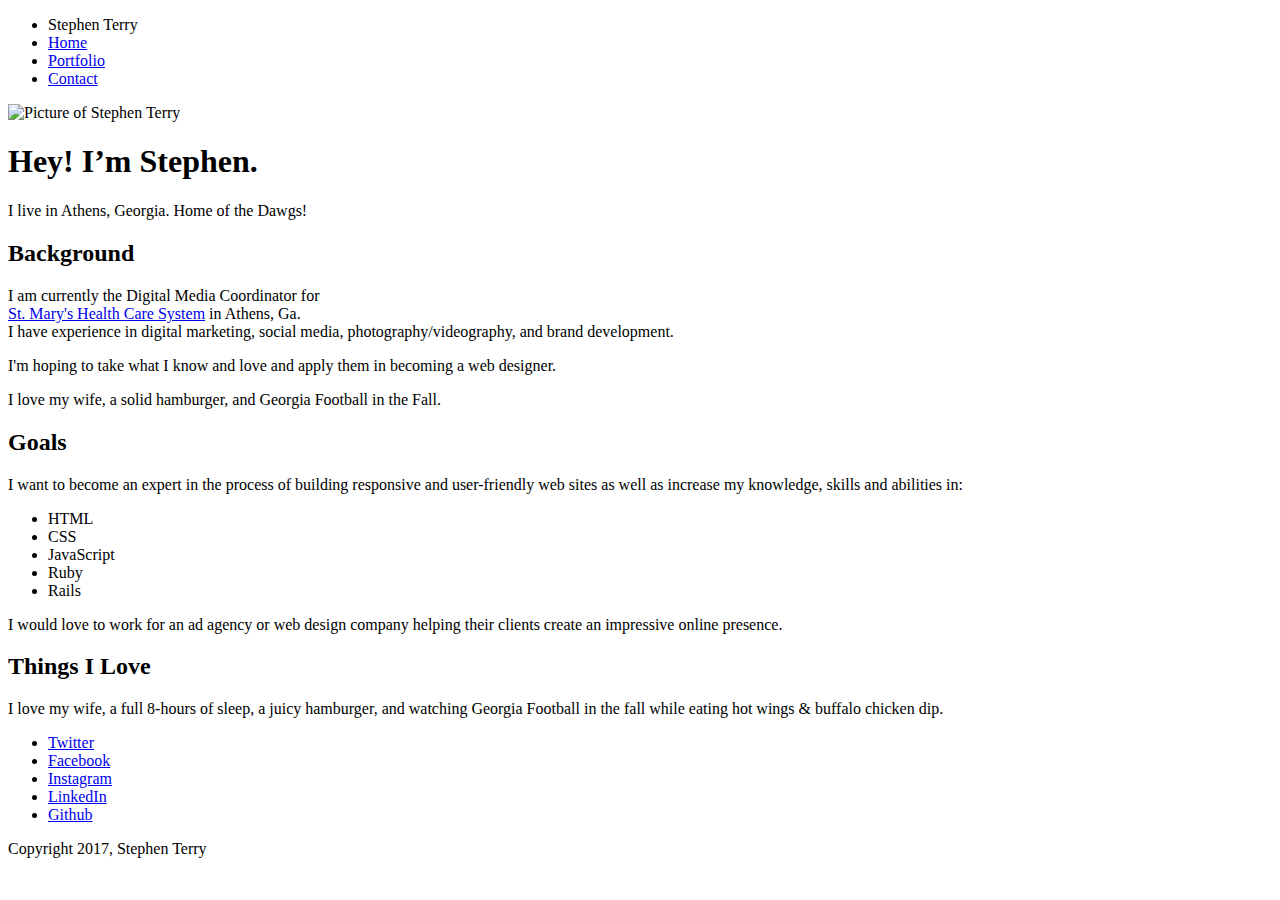
==== index.html @ b7848c47 "Update Content" ====
<!doctype html>
<html lang="en">
<head>
  <meta charset="utf-8">
  <title>Stephen Terry's Profile</title>
  <meta name="viewport" content="width=device-width, initial-scale=1.0">
  <link rel="stylesheet" href="styles.css">
  <link href="https://fonts.googleapis.com/css?family=Muli%7CRoboto:400,300,500,700,900" rel="stylesheet"></head>
  <body>

    <div class="main-nav">
        <ul class="nav">
          <li class="name">Stephen Terry</li>
          <li><a href="index.html">Home</a></li>
          <li><a href="Portfolio.html">Portfolio</a></li>
          <li><a href="#">Contact</a></li>
        </ul>
    </div>

    <header>
      <img src="images/me.jpg" alt="Picture of Stephen Terry" class="profile-image">
      <h1 class="tag name">Hey! I’m Stephen.</h1>
      <p class="tag location">I live in Athens, Georgia. Home of the Dawgs!</p>
    </header>

    <main class="flex">
      <div class="card">
        <h2>Background</h2>
        <p>I am currently the Digital Media Coordinator for <br><a href="http://www.stmarysathens.org" target="_blank"> St. Mary's Health Care System</a> in Athens, Ga. <br>I have experience in digital marketing, social media, photography/videography, and brand development.</p>
        <p>I'm hoping to take what I know and love and apply them in becoming a web designer. </p>
        <p>I love my wife, a solid hamburger, and Georgia Football in the Fall.</p>
      </div>

      <div class="card">
        <h2>Goals</h2>
        <p>I want to become an expert in the process of building responsive and user-friendly web sites as well as increase my knowledge, skills and abilities in:</p>
        <ul class="skills">
          <li>HTML</li>
          <li>CSS</li>
          <li>JavaScript</li>
          <li>Ruby</li>
          <li>Rails</li>
        </ul>
        <p>I would love to work for an ad agency or web design company helping their clients create an impressive online presence.</p>
      </div>

      <div class="card-love" 100%>
        <h2>Things I Love</h2>
        <p>I love my wife, a full 8-hours of sleep, a juicy hamburger, and watching Georgia Football in the fall while eating hot wings &amp; buffalo chicken dip.</p>
      </div>

    </main>
    <footer>
      <ul>
        <li><a href="https://twitter.com/sterry99" target="_blank" class="social twitter">Twitter</a></li>
        <li><a href="https://www.facebook.com/sterry99" target="_blank" class="social facebook">Facebook</a></li>
        <li><a href="https://www.instagram.com/sterry99/" target="_blank" class="social instagram">Instagram</a></li>
        <li><a href="https://www.linkedin.com/in/sterry99/" target="_blank" class="social linkedin">LinkedIn</a></li>
        <li><a href="https://github.com/sterry99" target="_blank" class="social github">Github</a></li>
      </ul>
      <p class="copyright">Copyright 2017, Stephen Terry</p>
    </footer>
  </body>
  </html>
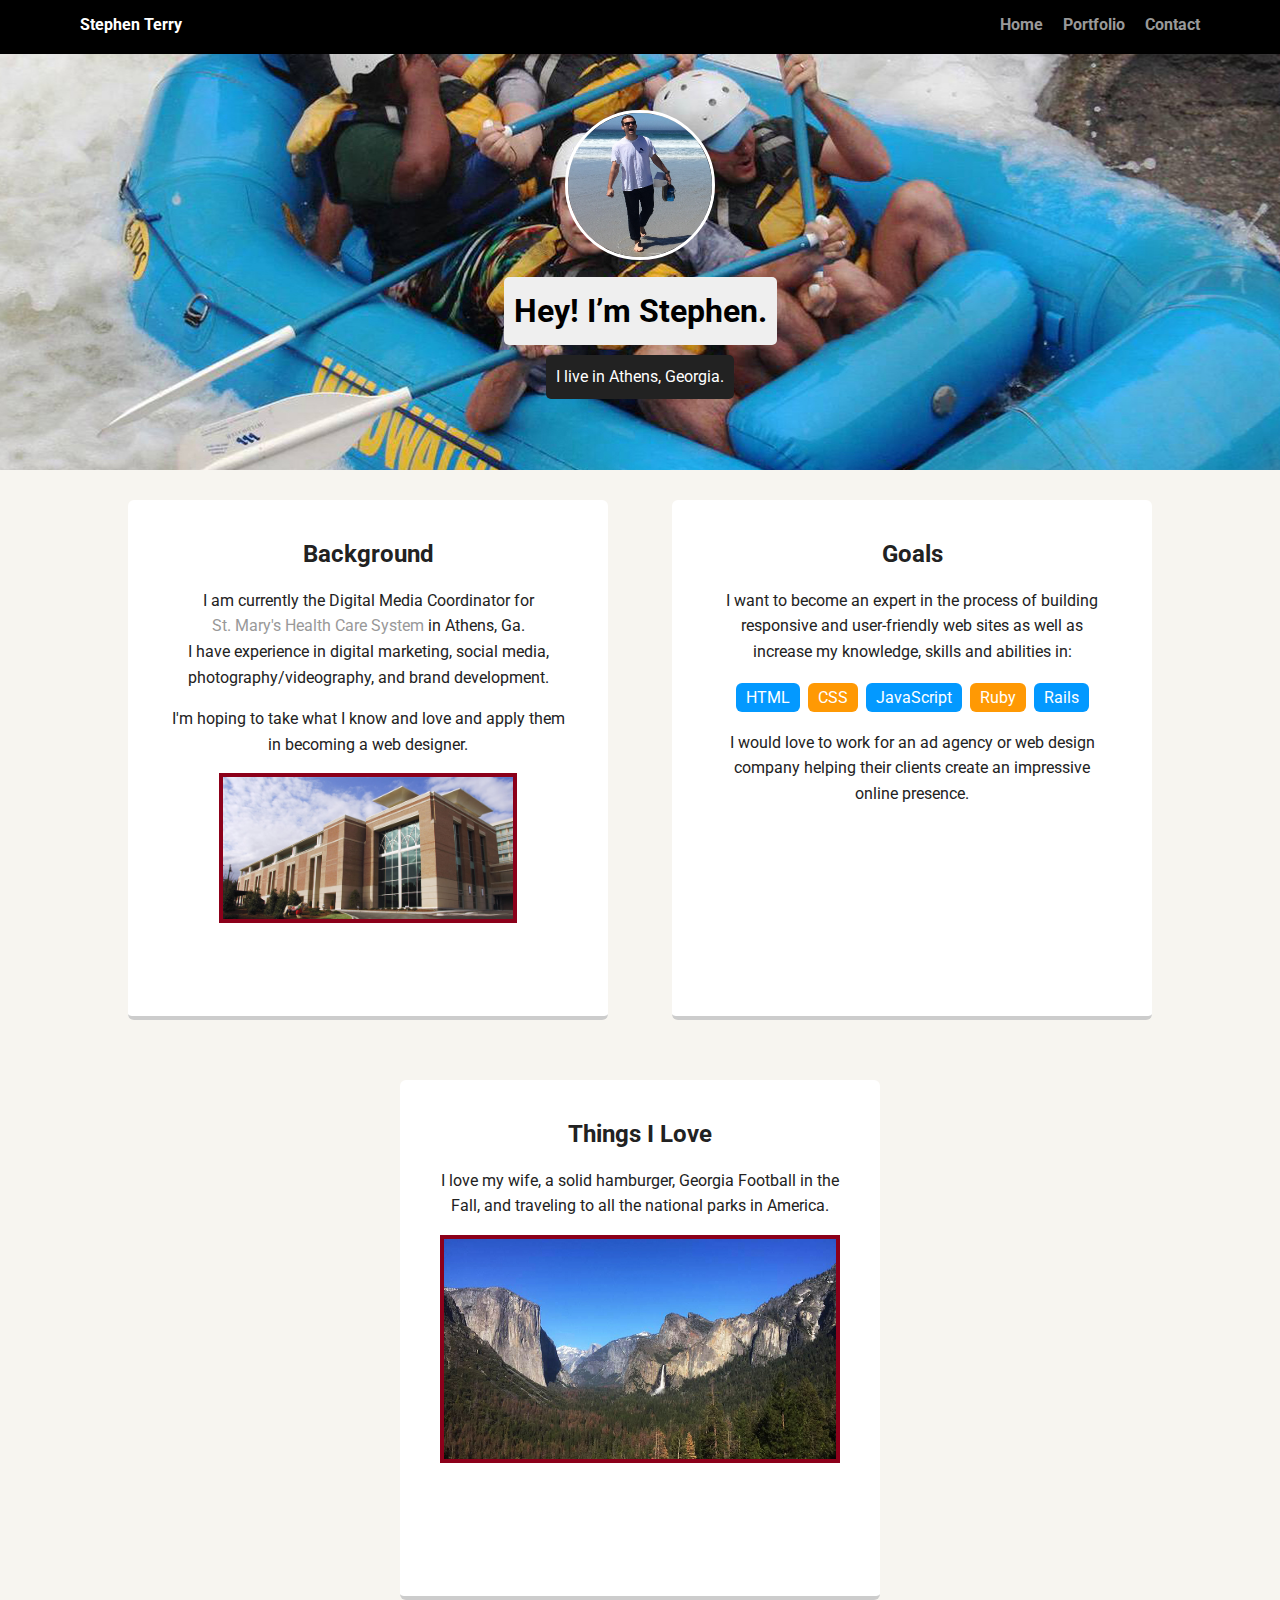
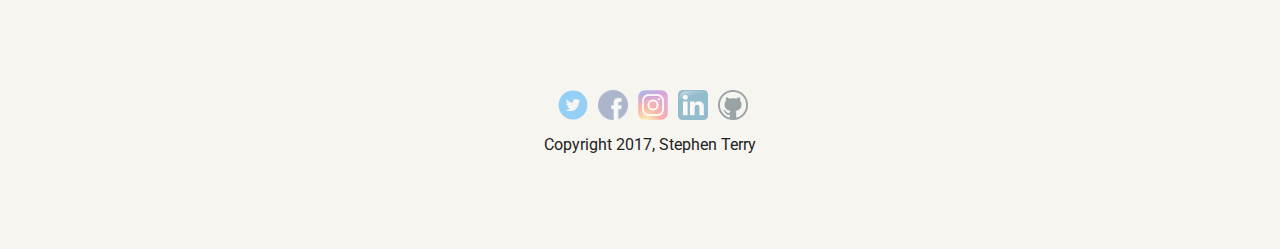
==== commit 1ef29651: "Updated content" ====
--- a/index.html
+++ b/index.html
@@ -20,7 +20,7 @@
     <header>
       <img src="images/me.jpg" alt="Picture of Stephen Terry" class="profile-image">
       <h1 class="tag name">Hey! I’m Stephen.</h1>
-      <p class="tag location">I live in Athens, Georgia. Home of the Dawgs!</p>
+      <p class="tag location">I live in Athens, Georgia.</p>
     </header>
 
     <main class="flex">
@@ -28,7 +28,7 @@
         <h2>Background</h2>
         <p>I am currently the Digital Media Coordinator for <br><a href="http://www.stmarysathens.org" target="_blank"> St. Mary's Health Care System</a> in Athens, Ga. <br>I have experience in digital marketing, social media, photography/videography, and brand development.</p>
         <p>I'm hoping to take what I know and love and apply them in becoming a web designer. </p>
-        <p>I love my wife, a solid hamburger, and Georgia Football in the Fall.</p>
+        <img class="home" src="images/st marys.jpg" alt="St. Mary's Hospital building">
       </div>
 
       <div class="card">
@@ -44,9 +44,10 @@
         <p>I would love to work for an ad agency or web design company helping their clients create an impressive online presence.</p>
       </div>
 
-      <div class="card-love" 100%>
+      <div class="card">
         <h2>Things I Love</h2>
-        <p>I love my wife, a full 8-hours of sleep, a juicy hamburger, and watching Georgia Football in the fall while eating hot wings &amp; buffalo chicken dip.</p>
+        <p>I love my wife, a solid hamburger, Georgia Football in the Fall, and traveling to all the national parks in America.</p>
+        <img class="home" src="images/yosemite.jpg" alt="Yosemite National Park in California" style="width:400px;height:228px;">
       </div>
 
     </main>
--- a/styles.css
+++ b/styles.css
@@ -0,0 +1,223 @@
+/* Global Layout Set-up */
+* {
+  box-sizing: border-box;
+}
+
+body {
+  margin: 0;
+  padding: 0;
+  text-align: center;
+  font-family: 'Roboto', sans-serif;
+  color: #222;
+  background: #f7f5f0;
+}
+/* Link Styles */
+
+a {
+  text-decoration: none;
+  color: #999;
+}
+a:hover {
+  color: #6633ff;
+}
+
+/* Section Styles */
+
+.main-nav {
+  width: 100%;
+  background: black;
+  min-height: 30px;
+  padding: 10px;
+  position: fixed;
+  text-align: center;
+}
+.nav {
+  display: flex;
+  justify-content: space-around;
+  font-weight: 700;
+  list-style-type: none;
+  margin: 0 auto;
+  padding: 0;
+}
+
+.nav .name {
+    display: block;
+    margin-right: auto;
+    color: white;
+}
+.nav li {
+  padding: 5px 10px 10px 10px;
+}
+.nav a {
+  transition: all .5s;
+}
+.nav a:hover {
+  color: white
+}
+
+header {
+  text-align: center;
+  background: url('images/rafting.jpg') no-repeat top center ;
+  background-size: 1701px 500px;
+  overflow: hidden;
+  padding-top: 60px;
+}
+header {
+  line-height: 1.5;
+}
+header .profile-image {
+  margin-top: 50px;
+  width: 150px;
+  height: 150px;
+  border-radius: 50%;
+  border: 3px solid white;
+  transition: all .5s;
+}
+header .profile-image:hover {
+  transform: scale(1.2) rotate(360deg);
+}
+.tag {
+  background-color: #efefef;
+  color: black;
+  padding: 10px;
+  border-radius: 5px;
+  display: table;
+  margin: 10px auto;
+}
+.location {
+  background-color: #222;
+  color: white;
+}
+.card {
+  margin: 30px;
+  padding: 30px 20px 30px;
+  max-width: 500px;
+  text-align: center;
+  background: #fff;
+  border-bottom: 4px solid #ccc;
+  border-radius: 6px;
+  transition: all .5s;
+}
+.card:hover {
+  border-color: #a2b4ec;
+}
+
+.home{
+  display:block;
+  margin:auto;
+  border:4px solid #8c001a;
+  height:150px;
+}
+
+ul.skills {
+  padding: 0;
+  text-align: center;
+}
+
+.skills li {
+  border-radius: 6px;
+  display: inline-block;
+  background: #ff9904;
+  color: white;
+  padding: 5px 10px;
+  margin: 2px;
+}
+
+.skills li:nth-child(odd) {
+  background: #0399ff;
+}
+
+footer {
+  width: 100%;
+  min-height: 30px;
+  padding: 20px 0 40px 20px;
+}
+
+footer .copyright {
+  top: -8px;
+  font-size: .75em;
+}
+
+footer ul {
+  list-style-type: none;
+  margin: 0;
+  padding: 0;
+}
+
+footer ul li {
+  display: inline-block;
+}
+
+a.social {
+  display: inline-block;
+  text-indent: -9999px;
+  margin-left: 5px;
+  width: 30px;
+  height: 30px;
+  background-size: 30px 30px;
+  opacity: .4;
+  transition: all .5s;
+}
+a.twitter {
+  background-image: url(images/twitter.svg);
+}
+a.facebook {
+  background-image: url(images/Facebook.png);
+}
+a.instagram {
+  background-image: url(images/Instagram.png);
+}
+a.linkedin {
+  background-image: url(images/linkedin.png);
+}
+a.github {
+  background-image: url(images/github.png);
+}
+a.social:hover {
+  opacity: 1;
+}
+.clearfix {
+  clear: both;
+}
+
+/* Styles for larger screens */
+@media screen and (min-width: 720px) {
+
+  .flex {
+      display: -ms-flexbox;      /* TWEENER - IE 10 */
+      display: inline-block;
+      max-width: 1200px;
+      -ms-flex-pack: distribute;
+      justify-content: space-around;
+      margin: 0 auto;
+  }
+
+  .card {
+     margin: 30px;
+     padding: 20px 40px 40px;
+     max-width: 40%;
+     min-height: 520px;
+     display:inline-block;
+     vertical-align: top;
+   }
+
+  header {
+    min-height: 470px;
+  }
+
+  .nav {
+    max-width: 1200px;
+    padding: 0 30px;
+  }
+
+  main p {
+    line-height: 1.6em;
+  }
+
+  footer {
+    font-size: 1.3em;
+    max-width: 1200px;
+    margin: 40px auto;
+  }
+
+}
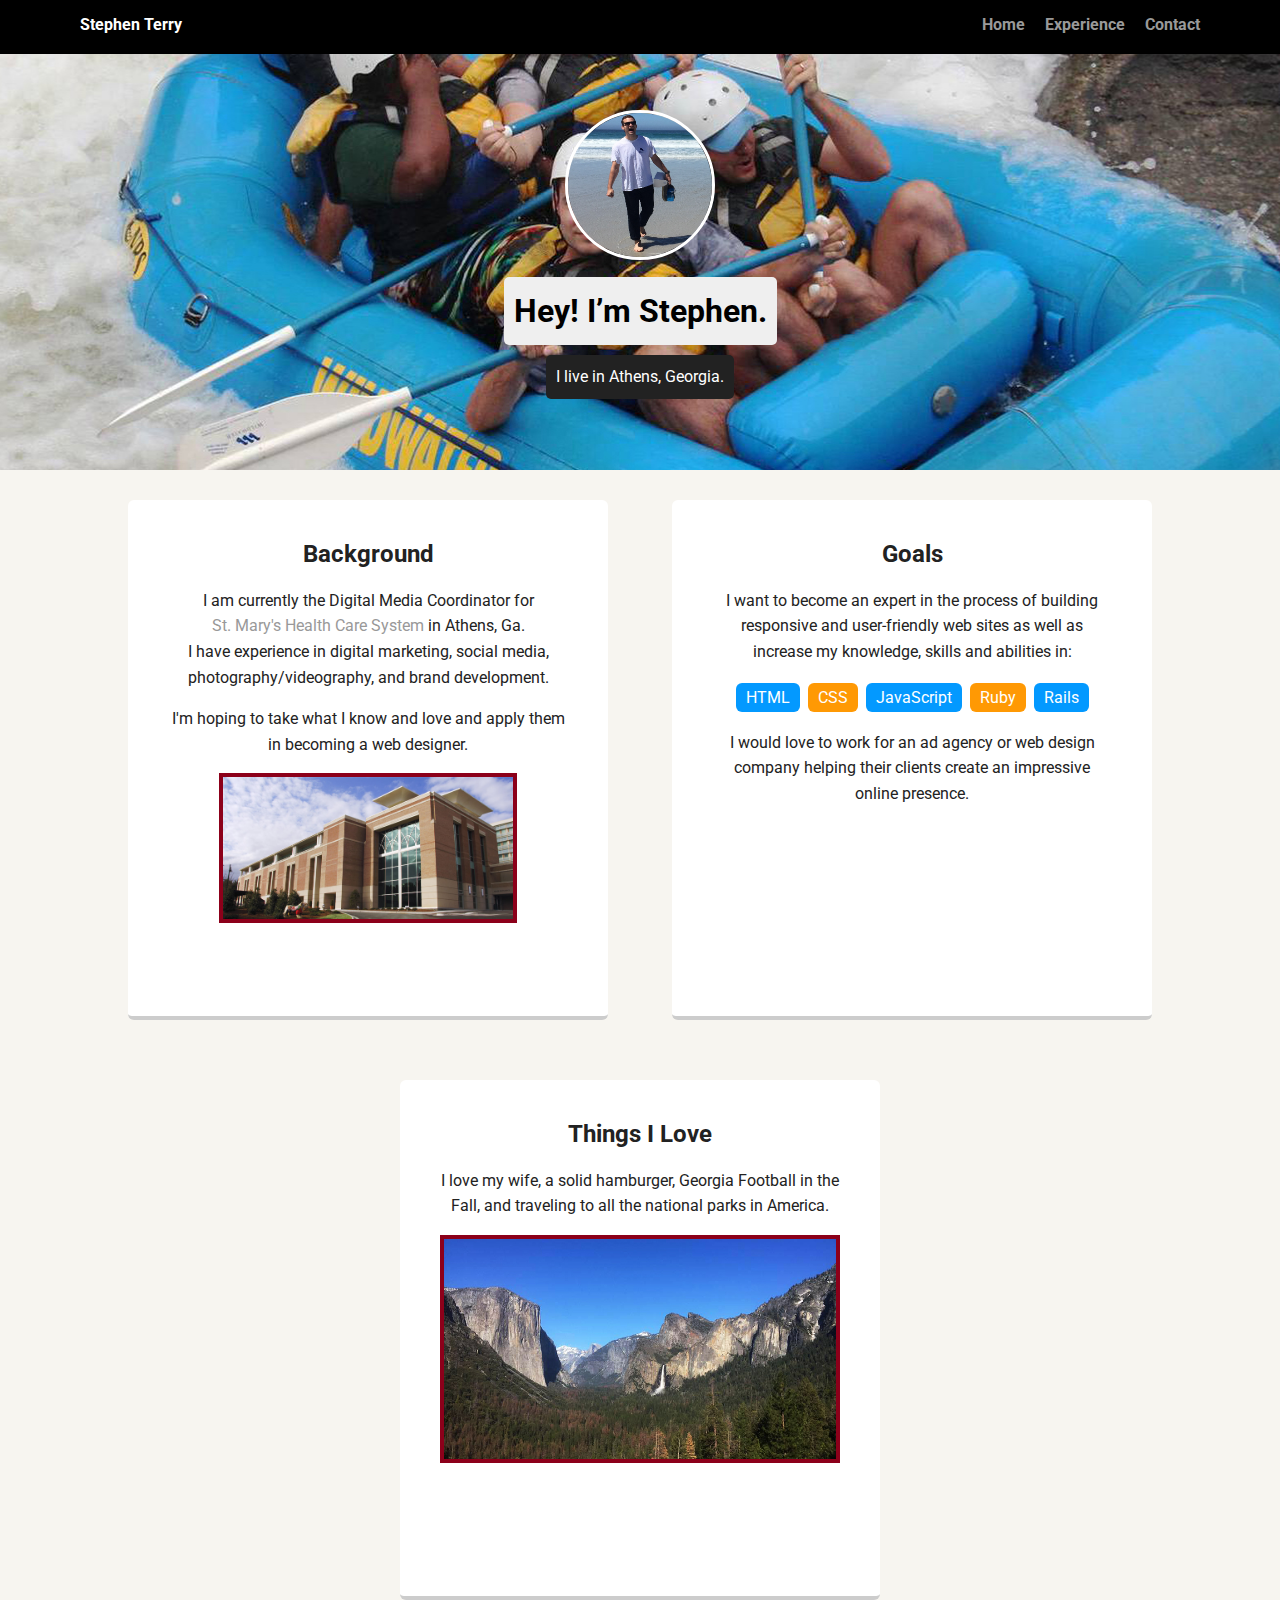
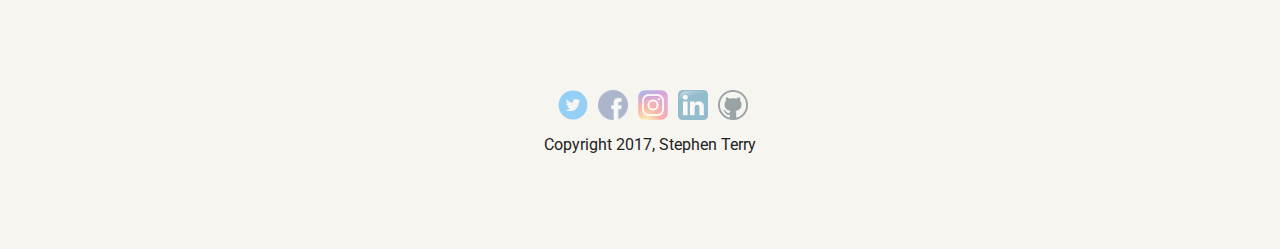
==== commit 58dab422: "Update of content" ====
--- a/index.html
+++ b/index.html
@@ -12,7 +12,7 @@
         <ul class="nav">
           <li class="name">Stephen Terry</li>
           <li><a href="index.html">Home</a></li>
-          <li><a href="Portfolio.html">Portfolio</a></li>
+          <li><a href="experience.html">Experience</a></li>
           <li><a href="#">Contact</a></li>
         </ul>
     </div>
--- a/styles.css
+++ b/styles.css
@@ -76,6 +76,7 @@
 header .profile-image:hover {
   transform: scale(1.2) rotate(360deg);
 }
+
 .tag {
   background-color: #efefef;
   color: black;
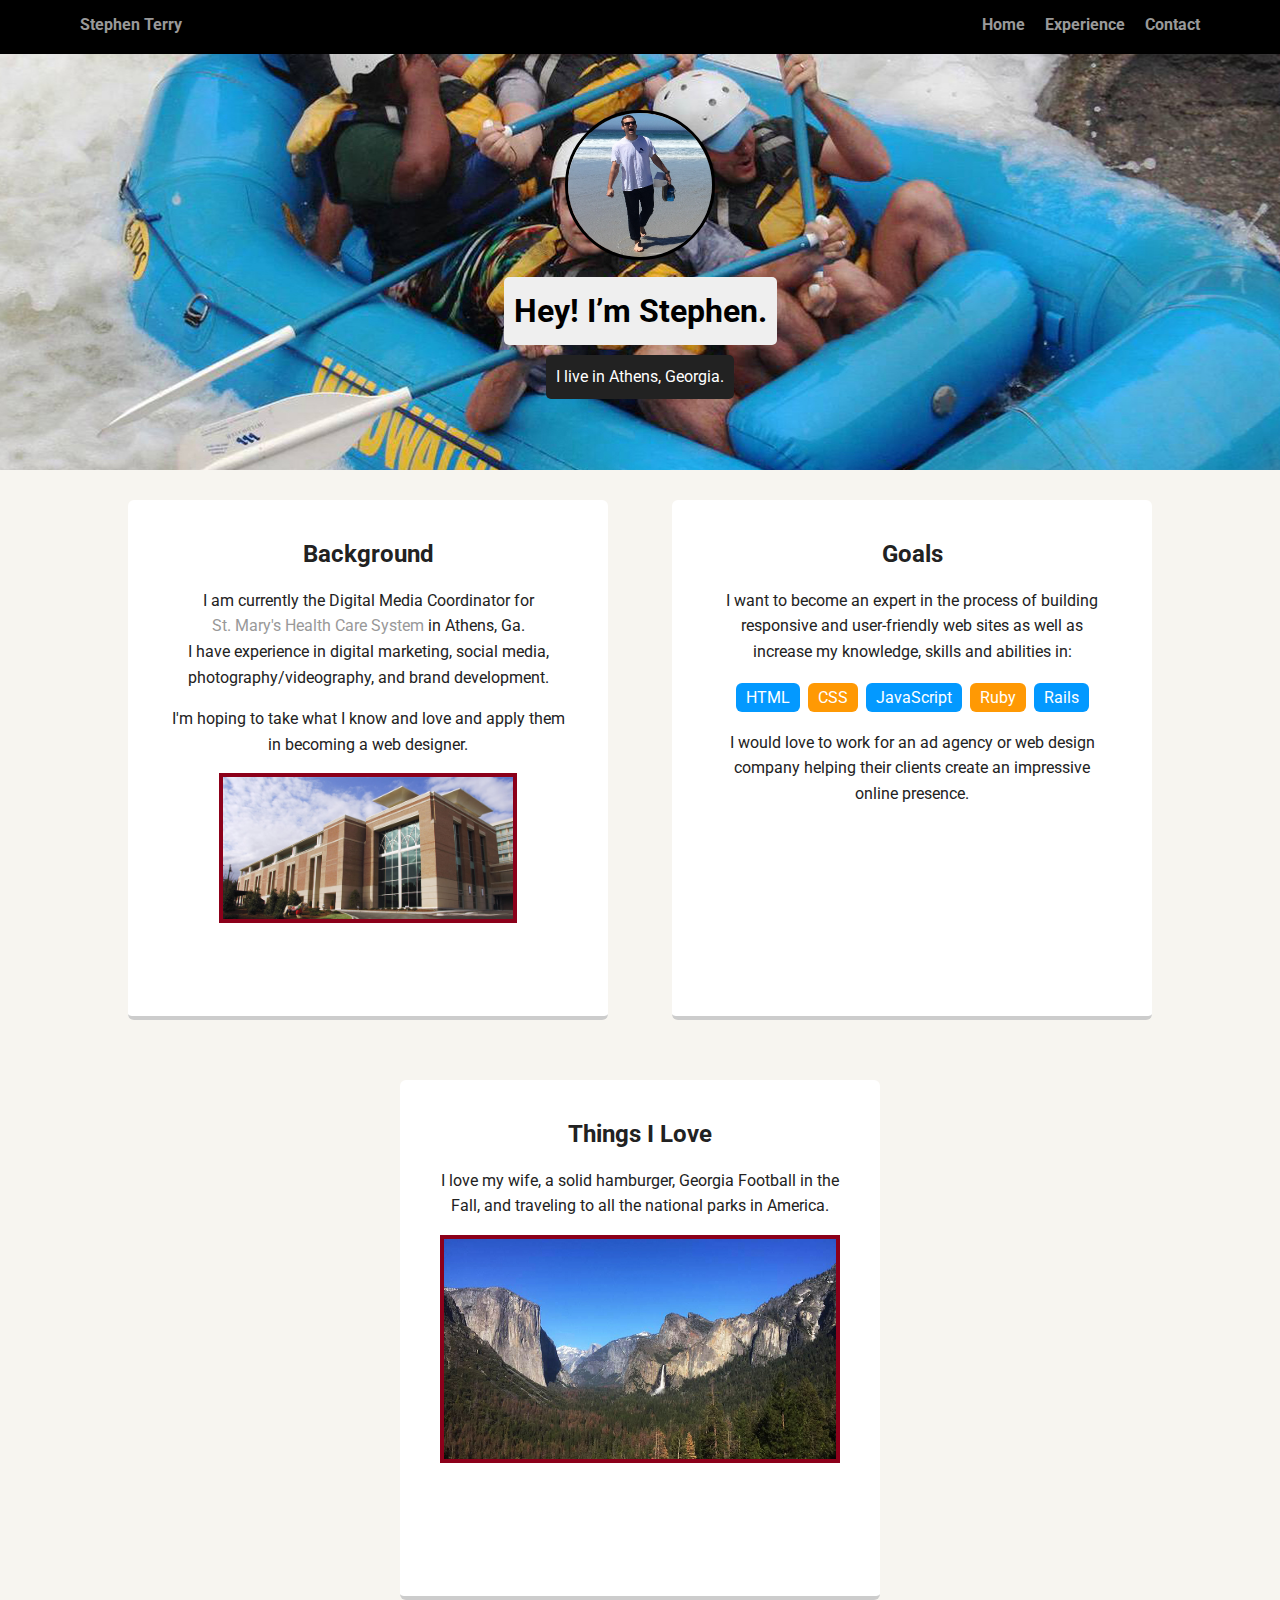
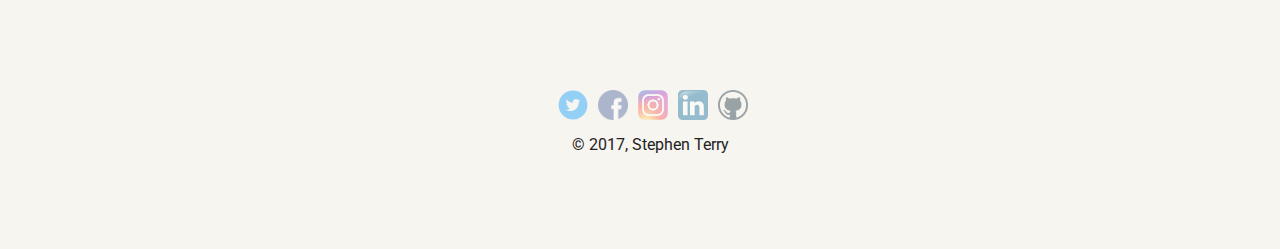
==== commit 8eadf5e1: "Updated content and links" ====
--- a/index.html
+++ b/index.html
@@ -10,10 +10,10 @@
 
     <div class="main-nav">
         <ul class="nav">
-          <li class="name">Stephen Terry</li>
+          <li class="name"><a href="index.html">Stephen Terry</a></li>
           <li><a href="index.html">Home</a></li>
           <li><a href="experience.html">Experience</a></li>
-          <li><a href="#">Contact</a></li>
+          <li><a href="contact.html">Contact</a></li>
         </ul>
     </div>
 
@@ -59,7 +59,7 @@
         <li><a href="https://www.linkedin.com/in/sterry99/" target="_blank" class="social linkedin">LinkedIn</a></li>
         <li><a href="https://github.com/sterry99" target="_blank" class="social github">Github</a></li>
       </ul>
-      <p class="copyright">Copyright 2017, Stephen Terry</p>
+      <p class="copyright">&copy; 2017, Stephen Terry</p>
     </footer>
   </body>
   </html>
--- a/styles.css
+++ b/styles.css
@@ -70,8 +70,8 @@
   width: 150px;
   height: 150px;
   border-radius: 50%;
-  border: 3px solid white;
-  transition: all .5s;
+  border: 3px solid black;
+  transition: all 1s;
 }
 header .profile-image:hover {
   transform: scale(1.2) rotate(360deg);
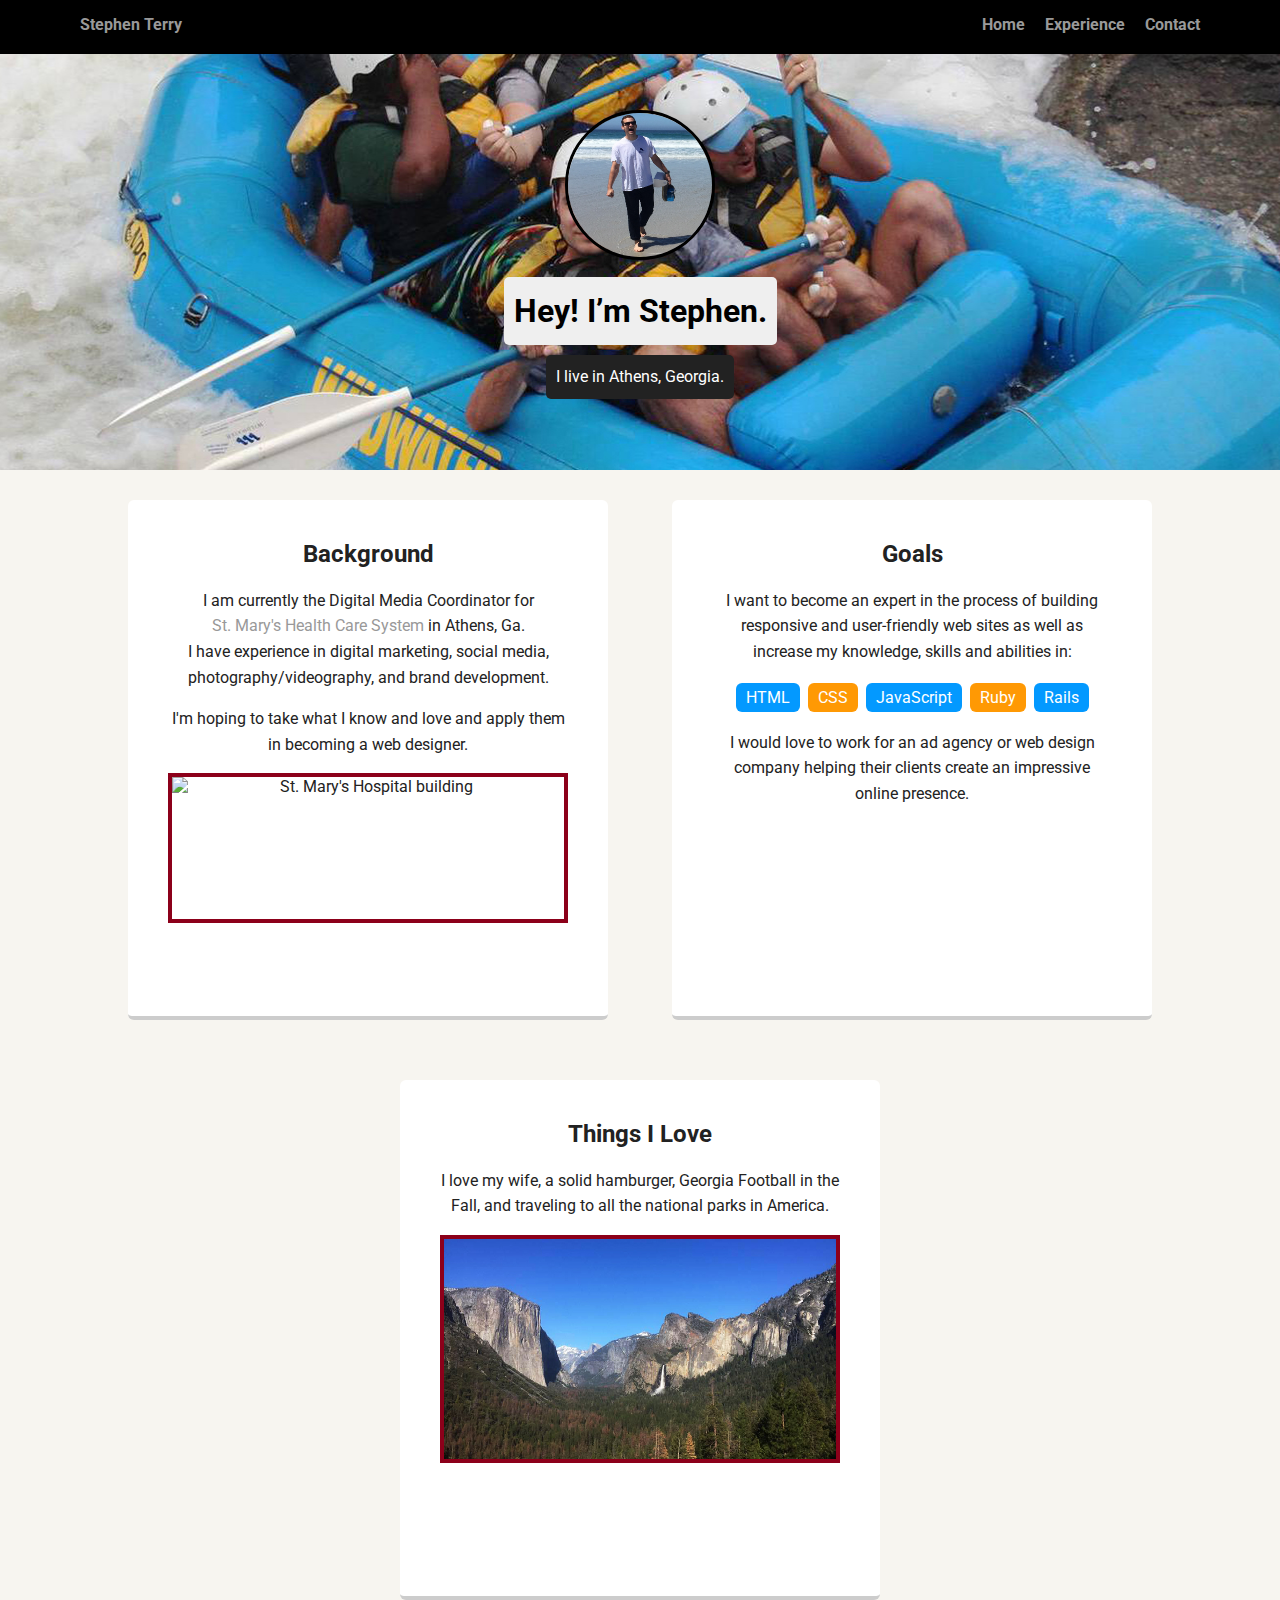
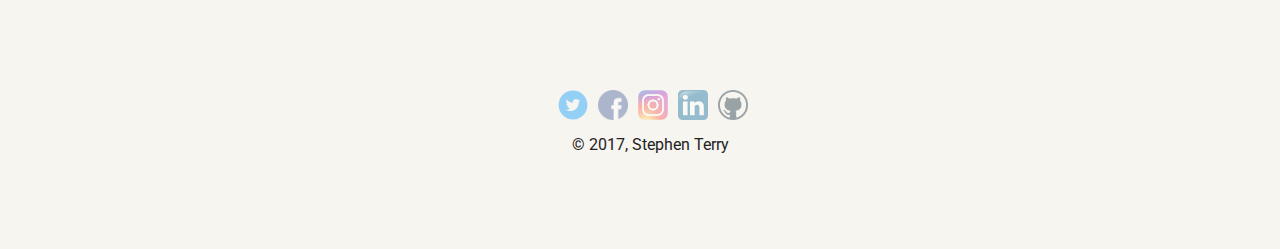
==== commit cff0f52d: "Updated content" ====
--- a/index.html
+++ b/index.html
@@ -28,7 +28,7 @@
         <h2>Background</h2>
         <p>I am currently the Digital Media Coordinator for <br><a href="http://www.stmarysathens.org" target="_blank"> St. Mary's Health Care System</a> in Athens, Ga. <br>I have experience in digital marketing, social media, photography/videography, and brand development.</p>
         <p>I'm hoping to take what I know and love and apply them in becoming a web designer. </p>
-        <img class="home" src="images/st marys.jpg" alt="St. Mary's Hospital building">
+        <img class="home" src="images/stmarys.jpg" alt="St. Mary's Hospital building">
       </div>
 
       <div class="card">
